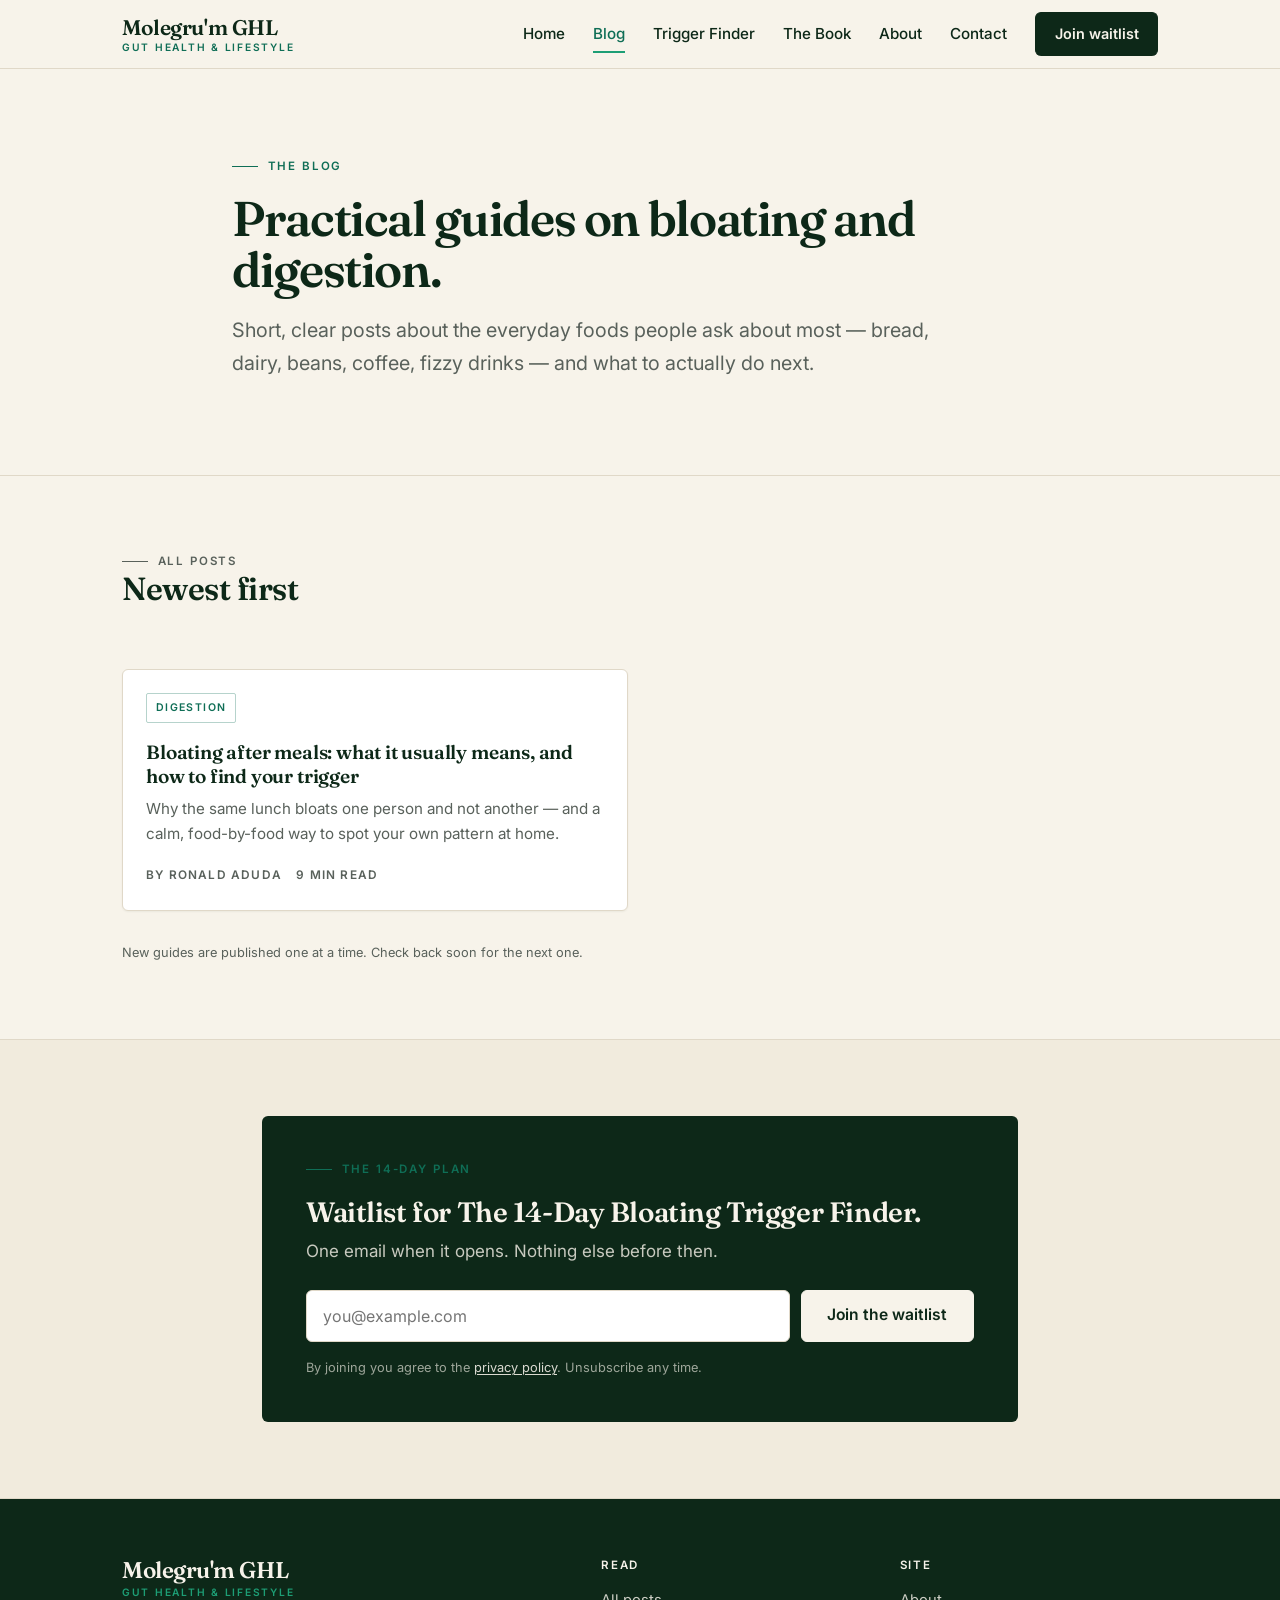
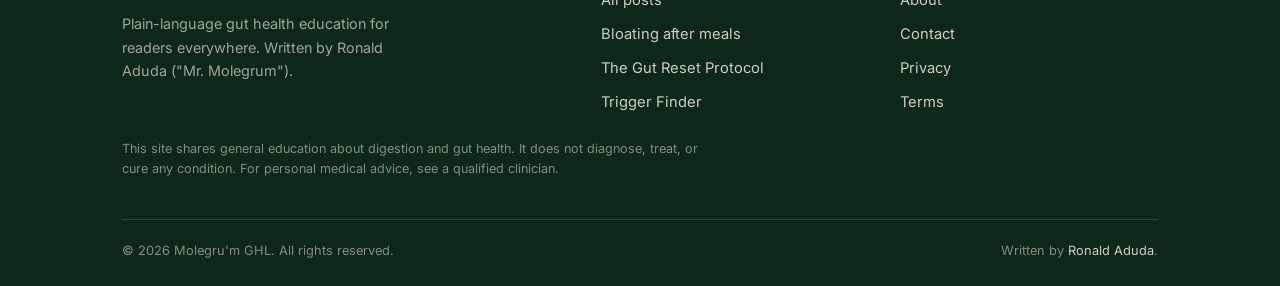
==== blog/index.html @ fac23082 "Create index.html" ====
<!DOCTYPE html>
<html lang="en">
<head>
  <meta charset="utf-8">
  <meta name="viewport" content="width=device-width, initial-scale=1">

  <title>All posts — Molegru'm GHL</title>
  <meta name="description" content="Plain-language gut health guides on bloating, digestion, and common trigger foods like bread, dairy, beans and coffee. Practical, calm, and written for readers everywhere.">
  <link rel="canonical" href="https://molegrumghl.vercel.app/blog/">

  <meta property="og:type" content="website">
  <meta property="og:site_name" content="Molegru'm GHL">
  <meta property="og:title" content="All posts — Molegru'm GHL">
  <meta property="og:description" content="Plain-language gut health guides on bloating, digestion, and common trigger foods.">
  <meta property="og:url" content="https://molegrumghl.vercel.app/blog/">
  <meta property="og:image" content="https://molegrumghl.vercel.app/assets/gut-reset-cover-payhip-kFCK6f4L.jpg">

  <meta name="twitter:card" content="summary_large_image">
  <meta name="twitter:title" content="All posts — Molegru'm GHL">
  <meta name="twitter:description" content="Plain-language gut health guides on bloating, digestion, and common trigger foods.">
  <meta name="twitter:image" content="https://molegrumghl.vercel.app/assets/gut-reset-cover-payhip-kFCK6f4L.jpg">

  <link rel="preconnect" href="https://fonts.googleapis.com">
  <link rel="preconnect" href="https://fonts.gstatic.com" crossorigin>
  <link href="https://fonts.googleapis.com/css2?family=Fraunces:opsz,wght@9..144,400;9..144,600&family=Inter:wght@400;500;600;700&display=swap" rel="stylesheet">

  <link rel="stylesheet" href="/css/style.css">
  <script src="/js/main.js" defer></script>
</head>
<body>

  <a class="skip-link" href="#main">Skip to content</a>

  <header class="site-header">
    <div class="wrap header-inner">
      <a class="brand" href="/">
        <span class="brand__mark">Molegru'm GHL</span>
        <span class="brand__sub">Gut Health &amp; Lifestyle</span>
      </a>

      <button class="nav-toggle" type="button"
              aria-label="Open menu"
              aria-expanded="false"
              aria-controls="site-nav">
        <span class="nav-toggle__bar"></span>
        <span class="nav-toggle__bar"></span>
        <span class="nav-toggle__bar"></span>
      </button>

      <nav id="site-nav" class="site-nav" aria-label="Primary">
        <ul>
          <li><a href="/">Home</a></li>
          <li><a href="/blog/" aria-current="page">Blog</a></li>
          <li><a href="/trigger-finder">Trigger Finder</a></li>
          <li><a href="/book">The Book</a></li>
          <li><a href="/about">About</a></li>
          <li><a href="/contact">Contact</a></li>
          <li><a class="nav-cta" href="/trigger-finder">Join waitlist</a></li>
        </ul>
      </nav>
    </div>
  </header>

  <main id="main">

    <section class="hero">
      <div class="wrap hero__inner">
        <p class="eyebrow">The blog</p>
        <h1>Practical guides on bloating and digestion.</h1>
        <p class="lede">
          Short, clear posts about the everyday foods people ask about most — bread, dairy, beans, coffee, fizzy drinks — and what to actually do next.
        </p>
      </div>
    </section>

    <section class="section">
      <div class="wrap">
        <div class="section-head section-head--row">
          <div>
            <p class="eyebrow">All posts</p>
            <h2>Newest first</h2>
          </div>
        </div>

        <div class="card-grid">

          <article class="post-card">
            <a class="post-card__link" href="/blog/bloating-after-meals">
              <span class="tag">Digestion</span>
              <h3>Bloating after meals: what it usually means, and how to find your trigger</h3>
              <p>Why the same lunch bloats one person and not another — and a calm, food-by-food way to spot your own pattern at home.</p>
              <div class="post-card__meta">
                <span>By Ronald Aduda</span>
                <span>9 min read</span>
              </div>
            </a>
          </article>

          <!-- Add new post cards here. Copy the <article class="post-card"> block above
               and change the href, category tag, title, summary, and read time. -->

        </div>

        <p class="form-note" style="margin-top: 2rem;">New guides are published one at a time. Check back soon for the next one.</p>
      </div>
    </section>

    <section class="section section--alt">
      <div class="wrap wrap--narrow">
        <div class="signup">
          <p class="eyebrow">The 14-day plan</p>
          <h2>Waitlist for The 14-Day Bloating Trigger Finder.</h2>
          <p>One email when it opens. Nothing else before then.</p>

          <!-- REPLACE with MailerLite form action -->
          <form data-signup action="#REPLACE-WITH-MAILERLITE-ACTION" method="post" novalidate>
            <div class="form-row">
              <label class="visually-hidden" for="signup-email-blog">Your email address</label>
              <input class="input" id="signup-email-blog" type="email" name="email"
                     placeholder="you@example.com" required autocomplete="email">
              <button class="btn btn--light" type="submit">Join the waitlist</button>
            </div>
            <p data-signup-status class="form-note" role="status" aria-live="polite"></p>
            <p class="form-note">By joining you agree to the <a href="/privacy" style="color: rgba(247,243,234,.88);">privacy policy</a>. Unsubscribe any time.</p>
          </form>
        </div>
      </div>
    </section>

  </main>

  <footer class="site-footer">
    <div class="wrap">
      <div class="footer-grid">
        <div class="footer-about">
          <a class="brand" href="/">
            <span class="brand__mark">Molegru'm GHL</span>
            <span class="brand__sub">Gut Health &amp; Lifestyle</span>
          </a>
          <p>Plain-language gut health education for readers everywhere. Written by Ronald Aduda ("Mr. Molegrum").</p>
        </div>

        <div>
          <h2>Read</h2>
          <ul>
            <li><a href="/blog/">All posts</a></li>
            <li><a href="/blog/bloating-after-meals">Bloating after meals</a></li>
            <li><a href="/book">The Gut Reset Protocol</a></li>
            <li><a href="/trigger-finder">Trigger Finder</a></li>
          </ul>
        </div>

        <div>
          <h2>Site</h2>
          <ul>
            <li><a href="/about">About</a></li>
            <li><a href="/contact">Contact</a></li>
            <li><a href="/privacy">Privacy</a></li>
            <li><a href="/terms">Terms</a></li>
          </ul>
        </div>
      </div>

      <p class="footer-disclaimer">This site shares general education about digestion and gut health. It does not diagnose, treat, or cure any condition. For personal medical advice, see a qualified clinician.</p>

      <div class="footer-bottom">
        <p>&copy; <span data-year></span> Molegru'm GHL. All rights reserved.</p>
        <p>Written by <a href="/about">Ronald Aduda</a>.</p>
      </div>
    </div>
  </footer>

</body>
</html>
---- css/style.css ----
/* ==========================================================================
   Molegru'm GHL — Gut Health & Lifestyle
   Single shared stylesheet for every page.
   --------------------------------------------------------------------------
   CONTENTS
     1.  Design tokens
     2.  Reset & base
     3.  Typography
     4.  Layout & sections
     5.  Header & navigation
     6.  Buttons
     7.  Hero
     8.  Cards & post lists
     9.  Article layout (blog posts)
    10.  Callouts (e.g. "when to see a doctor")
    11.  Forms & email signup
    12.  Book page
    13.  Lists (steps, inside-list)
    14.  Footer
    15.  Utilities
    16.  Motion & print
   ========================================================================== */


/* ==========================================================================
   1. DESIGN TOKENS
   ========================================================================== */
:root {
  /* Brand colours */
  --forest:      #0D2818;
  --deep:        #0a1a0f;
  --green:       #0F6E56;
  --bright:      #1D9E75;
  --cream:       #F7F3EA;
  --ink:         #1a1f1c;

  /* Supporting tones */
  --cream-2:     #F1EBDD;   /* subtle band / alternate section */
  --paper:       #FFFFFF;
  --line:        #E0D8C8;   /* thin rules and card borders */
  --line-soft:   #ECE5D7;
  --muted:       #59615b;   /* secondary text on cream */

  /* Type */
  --font-serif: "Fraunces", "Iowan Old Style", Georgia, "Times New Roman", serif;
  --font-sans:  "Inter", -apple-system, BlinkMacSystemFont, "Segoe UI", Roboto,
                "Helvetica Neue", Arial, sans-serif;

  /* Measure */
  --wrap:  1100px;   /* outer content width */
  --read:  680px;    /* comfortable reading width */

  /* Shape & depth */
  --radius: 6px;
  --shadow-sm: 0 1px 2px rgba(13, 40, 24, .05);
  --shadow-md: 0 12px 32px rgba(13, 40, 24, .09);
  --ease: cubic-bezier(.22, .61, .36, 1);
}


/* ==========================================================================
   2. RESET & BASE
   ========================================================================== */
*,
*::before,
*::after { box-sizing: border-box; }

html {
  font-size: 100%;
  -webkit-text-size-adjust: 100%;
  scroll-behavior: smooth;
  scroll-padding-top: 90px; /* clears the sticky header on anchor jumps */
}

body {
  margin: 0;
  background: var(--cream);
  color: var(--ink);
  font-family: var(--font-sans);
  font-size: 1.0625rem;      /* 17px */
  line-height: 1.7;
  -webkit-font-smoothing: antialiased;
  -moz-osx-font-smoothing: grayscale;
  text-rendering: optimizeLegibility;
}

img,
svg,
video {
  display: block;
  max-width: 100%;
  height: auto;
}

hr {
  border: 0;
  border-top: 1px solid var(--line);
  margin: 2.5rem 0;
}

::selection {
  background: rgba(29, 158, 117, .22);
  color: var(--forest);
}


/* ==========================================================================
   3. TYPOGRAPHY
   ========================================================================== */
h1, h2, h3, h4 {
  font-family: var(--font-serif);
  font-weight: 600;
  color: var(--forest);
  line-height: 1.15;
  letter-spacing: -.015em;
  margin: 0 0 .6em;
}

h1 {
  font-size: clamp(2rem, 4.6vw, 3.05rem);
  line-height: 1.06;
  letter-spacing: -.028em;
}

h2 { font-size: clamp(1.45rem, 2.8vw, 2rem); }
h3 { font-size: clamp(1.14rem, 2vw, 1.32rem); letter-spacing: -.01em; }
h4 { font-size: 1.05rem; letter-spacing: 0; }

p { margin: 0 0 1.15em; }

a {
  color: var(--green);
  text-decoration: underline;
  text-decoration-thickness: .06em;
  text-underline-offset: .18em;
  transition: color .15s ease;
}
a:hover { color: var(--forest); }

strong { font-weight: 600; }
small { font-size: .875rem; }

blockquote {
  margin: 2rem 0;
  padding: .2rem 0 .2rem 1.4rem;
  border-left: 3px solid var(--bright);
  font-family: var(--font-serif);
  font-size: 1.2rem;
  line-height: 1.5;
  color: var(--forest);
}
blockquote p:last-child { margin-bottom: 0; }

figure { margin: 2rem 0; }
figcaption {
  margin-top: .7rem;
  font-size: .82rem;
  color: var(--muted);
}

/* Visible keyboard focus everywhere */
:focus-visible {
  outline: 3px solid var(--bright);
  outline-offset: 3px;
  border-radius: 2px;
}


/* ==========================================================================
   4. LAYOUT & SECTIONS
   ========================================================================== */
.wrap {
  width: 100%;
  max-width: var(--wrap);
  margin: 0 auto;
  padding: 0 1.25rem;
}
.wrap--narrow { max-width: 820px; }
.wrap--read   { max-width: var(--read); }

@media (min-width: 640px) {
  .wrap { padding: 0 2rem; }
}

.section { padding: clamp(2.75rem, 6vw, 4.75rem) 0; }
.section--tight-top { padding-top: clamp(1.25rem, 3vw, 2rem); }
.section--tight { padding: clamp(1.75rem, 4vw, 3rem) 0; }

.section--alt {
  background: var(--cream-2);
  border-top: 1px solid var(--line);
  border-bottom: 1px solid var(--line);
}

.section--forest {
  background: var(--forest);
  color: rgba(247, 243, 234, .82);
}
.section--forest h1,
.section--forest h2,
.section--forest h3,
.section--forest h4 { color: var(--cream); }
.section--forest a { color: var(--cream); }
.section--forest a:hover { color: #fff; }
.section--forest strong { color: var(--cream); }

/* Section intro block */
.section-head {
  max-width: 62ch;
  margin-bottom: clamp(1.75rem, 4vw, 2.6rem);
}
.section-head p { color: var(--muted); margin-bottom: 0; }
.section--forest .section-head p { color: rgba(247, 243, 234, .75); }

.section-head--row {
  display: flex;
  flex-wrap: wrap;
  align-items: flex-end;
  justify-content: space-between;
  gap: 1rem;
  max-width: none;
}

/* Small uppercase label above headings */
.eyebrow {
  display: flex;
  align-items: center;
  gap: .6rem;
  margin: 0 0 1rem;
  font-family: var(--font-sans);
  font-size: .72rem;
  font-weight: 600;
  letter-spacing: .16em;
  text-transform: uppercase;
  color: var(--green);
}
.eyebrow::before {
  content: "";
  flex: none;
  width: 26px;
  height: 1px;
  background: currentColor;
}
.section--forest .eyebrow { color: var(--bright); }

/* Generic two-column text block */
.split { display: grid; gap: 2rem; }
@media (min-width: 840px) {
  .split {
    grid-template-columns: 1fr 1fr;
    gap: 3.5rem;
    align-items: start;
  }
  .split--wide-left { grid-template-columns: 1.15fr .85fr; }
}

.panel {
  background: var(--paper);
  border: 1px solid var(--line);
  border-radius: var(--radius);
  padding: clamp(1.25rem, 3vw, 1.75rem);
  box-shadow: var(--shadow-sm);
}
.panel > :last-child { margin-bottom: 0; }


/* ==========================================================================
   5. HEADER & NAVIGATION
   ========================================================================== */
.site-header {
  position: sticky;
  top: 0;
  z-index: 50;
  background: rgba(247, 243, 234, .94);
  border-bottom: 1px solid var(--line);
  -webkit-backdrop-filter: saturate(140%) blur(8px);
  backdrop-filter: saturate(140%) blur(8px);
}

.header-inner {
  display: flex;
  align-items: center;
  justify-content: space-between;
  gap: 1rem;
  min-height: 68px;
}

/* Brand lockup */
.brand {
  display: inline-flex;
  flex-direction: column;
  line-height: 1.05;
  text-decoration: none;
  color: var(--forest);
}
.brand:hover { color: var(--forest); }
.brand__mark {
  font-family: var(--font-serif);
  font-size: 1.32rem;
  font-weight: 600;
  letter-spacing: -.02em;
}
.brand__sub {
  margin-top: 4px;
  font-size: .64rem;
  font-weight: 600;
  letter-spacing: .17em;
  text-transform: uppercase;
  color: var(--green);
}

/* Hamburger */
.nav-toggle {
  display: inline-flex;
  flex-direction: column;
  justify-content: center;
  gap: 5px;
  width: 44px;
  height: 44px;
  padding: 0 10px;
  background: transparent;
  border: 1px solid var(--line);
  border-radius: var(--radius);
  cursor: pointer;
  transition: border-color .18s ease;
}
.nav-toggle:hover { border-color: var(--green); }
.nav-toggle__bar {
  display: block;
  width: 100%;
  height: 2px;
  background: var(--forest);
  transition: transform .22s var(--ease), opacity .18s ease;
}
.nav-toggle[aria-expanded="true"] .nav-toggle__bar:nth-child(1) { transform: translateY(7px) rotate(45deg); }
.nav-toggle[aria-expanded="true"] .nav-toggle__bar:nth-child(2) { opacity: 0; }
.nav-toggle[aria-expanded="true"] .nav-toggle__bar:nth-child(3) { transform: translateY(-7px) rotate(-45deg); }

/* Mobile nav panel */
.site-nav {
  display: none;
  position: absolute;
  left: 0;
  right: 0;
  top: 100%;
  max-height: calc(100vh - 68px);
  overflow-y: auto;
  background: var(--cream);
  border-bottom: 1px solid var(--line);
  box-shadow: var(--shadow-md);
  padding: .4rem 0 1.1rem;
}
.site-nav.is-open { display: block; }

.site-nav ul {
  list-style: none;
  margin: 0;
  padding: 0 1.25rem;
  display: flex;
  flex-direction: column;
  gap: .1rem;
}
.site-nav a {
  display: block;
  padding: .78rem 0;
  font-size: 1rem;
  font-weight: 500;
  color: var(--forest);
  text-decoration: none;
  border-bottom: 1px solid var(--line-soft);
}
.site-nav li:last-child a { border-bottom: 0; }
.site-nav a:hover { color: var(--green); }
.site-nav a[aria-current="page"] { color: var(--green); }

.site-nav .nav-cta {
  margin-top: .75rem;
  text-align: center;
  border: 1px solid var(--forest);
  border-radius: var(--radius);
  padding: .8rem 1rem;
  font-weight: 600;
}
.site-nav .nav-cta:hover {
  background: var(--forest);
  color: var(--cream);
}

/* Desktop nav */
@media (min-width: 860px) {
  .nav-toggle { display: none; }

  .site-nav {
    display: block;
    position: static;
    max-height: none;
    overflow: visible;
    background: none;
    border: 0;
    box-shadow: none;
    padding: 0;
    margin-left: auto;
  }

  .site-nav ul {
    flex-direction: row;
    align-items: center;
    gap: 1.75rem;
    padding: 0;
  }

  .site-nav a {
    padding: .35rem 0;
    font-size: .95rem;
    border-bottom: 0;
  }
  .site-nav a[aria-current="page"] {
    box-shadow: inset 0 -2px 0 var(--bright);
  }

  .site-nav .nav-cta {
    margin-top: 0;
    padding: .6rem 1.15rem;
    border-color: var(--forest);
    background: var(--forest);
    color: var(--cream);
    font-size: .9rem;
  }
  .site-nav .nav-cta:hover {
    background: var(--deep);
    color: #fff;
  }
}


/* ==========================================================================
   6. BUTTONS
   ========================================================================== */
.btn {
  display: inline-flex;
  align-items: center;
  justify-content: center;
  gap: .5rem;
  padding: .9rem 1.6rem;
  font-family: var(--font-sans);
  font-size: .98rem;
  font-weight: 600;
  line-height: 1.2;
  text-align: center;
  text-decoration: none;
  border: 1px solid transparent;
  border-radius: var(--radius);
  cursor: pointer;
  transition: background-color .18s ease, color .18s ease,
              border-color .18s ease, transform .18s var(--ease);
}
.btn:active { transform: translateY(1px); }

.btn--primary {
  background: var(--forest);
  border-color: var(--forest);
  color: var(--cream);
}
.btn--primary:hover {
  background: var(--deep);
  border-color: var(--deep);
  color: #fff;
}

.btn--secondary {
  background: transparent;
  border-color: var(--forest);
  color: var(--forest);
}
.btn--secondary:hover {
  background: var(--forest);
  color: var(--cream);
}

.btn--light {
  background: var(--cream);
  border-color: var(--cream);
  color: var(--forest);
}
.btn--light:hover {
  background: #fff;
  border-color: #fff;
  color: var(--deep);
}

.btn--block { width: 100%; }

.btn-row {
  display: flex;
  flex-wrap: wrap;
  gap: .85rem;
  align-items: center;
}


/* ==========================================================================
   7. HERO
   ========================================================================== */
.hero {
  padding: clamp(2.5rem, 7vw, 5.5rem) 0 clamp(2.25rem, 5vw, 4rem);
  border-bottom: 1px solid var(--line);
}
.hero__inner { max-width: 880px; }
.hero h1 { margin-bottom: 1.15rem; }
.hero .lede {
  max-width: 60ch;
  margin: 0 0 2rem;
  font-size: clamp(1.05rem, 1.9vw, 1.24rem);
  line-height: 1.62;
  color: var(--muted);
}

.hero__meta {
  display: flex;
  flex-wrap: wrap;
  gap: .45rem 1.4rem;
  margin: 1.9rem 0 0;
  padding: 0;
  list-style: none;
  font-size: .74rem;
  font-weight: 600;
  letter-spacing: .13em;
  text-transform: uppercase;
  color: var(--muted);
}
.hero__meta li {
  position: relative;
  padding-left: 1.1rem;
}
.hero__meta li::before {
  content: "";
  position: absolute;
  left: 0;
  top: .62em;
  width: 5px;
  height: 5px;
  border-radius: 50%;
  background: var(--bright);
}


/* ==========================================================================
   8. CARDS & POST LISTS
   ========================================================================== */
.card-grid {
  display: grid;
  gap: 1.5rem;
  grid-template-columns: 1fr;
}
@media (min-width: 720px) {
  .card-grid { grid-template-columns: repeat(2, minmax(0, 1fr)); }
}
@media (min-width: 1000px) {
  .card-grid--3 { grid-template-columns: repeat(3, minmax(0, 1fr)); }
}

.post-card {
  background: var(--paper);
  border: 1px solid var(--line);
  border-radius: var(--radius);
  box-shadow: var(--shadow-sm);
  transition: transform .25s var(--ease), box-shadow .25s var(--ease),
              border-color .25s ease;
}
.post-card:hover {
  transform: translateY(-3px);
  box-shadow: var(--shadow-md);
  border-color: #d3c8b2;
}

.post-card__link {
  display: flex;
  flex-direction: column;
  height: 100%;
  padding: 1.45rem 1.45rem 1.55rem;
  text-decoration: none;
  color: inherit;
}
.post-card__link:focus-visible {
  outline: 3px solid var(--bright);
  outline-offset: 3px;
  border-radius: var(--radius);
}

.post-card h2,
.post-card h3 {
  margin: .1rem 0 .55rem;
  font-size: 1.2rem;
  line-height: 1.25;
}
.post-card p {
  margin: 0;
  font-size: .95rem;
  line-height: 1.62;
  color: var(--muted);
}
.post-card__meta {
  display: flex;
  flex-wrap: wrap;
  gap: .3rem .9rem;
  margin-top: auto;
  padding-top: 1.2rem;
  font-size: .74rem;
  font-weight: 600;
  letter-spacing: .1em;
  text-transform: uppercase;
  color: var(--muted);
}

/* Category tag */
.tag {
  display: inline-block;
  align-self: flex-start;
  margin-bottom: 1rem;
  padding: .3rem .55rem;
  font-size: .66rem;
  font-weight: 600;
  letter-spacing: .13em;
  text-transform: uppercase;
  color: var(--green);
  background: transparent;
  border: 1px solid rgba(15, 110, 86, .3);
  border-radius: 2px;
}

/* Text link with arrow (no icons, just a rule) */
.link-arrow {
  display: inline-flex;
  align-items: center;
  gap: .45rem;
  font-weight: 600;
  text-decoration: none;
  border-bottom: 1px solid currentColor;
  padding-bottom: 1px;
}
.link-arrow::after { content: "\2192"; font-size: .95em; }
.link-arrow:hover { color: var(--forest); }


/* ==========================================================================
   9. ARTICLE LAYOUT (blog posts)
   ========================================================================== */
.breadcrumb {
  padding-top: 1.4rem;
  font-size: .8rem;
  color: var(--muted);
}
.breadcrumb ol {
  display: flex;
  flex-wrap: wrap;
  align-items: center;
  gap: .35rem;
  margin: 0;
  padding: 0;
  list-style: none;
}
.breadcrumb li { display: flex; align-items: center; }
.breadcrumb li + li::before {
  content: "/";
  margin-right: .35rem;
  color: var(--line);
}
.breadcrumb a {
  color: var(--muted);
  text-decoration: none;
}
.breadcrumb a:hover { color: var(--green); text-decoration: underline; }
.breadcrumb [aria-current="page"] { color: var(--ink); }

.article-head {
  max-width: var(--read);
  margin: 0 auto;
  padding: clamp(1.25rem, 3.5vw, 2.25rem) 0 clamp(.75rem, 2vw, 1.25rem);
}
.article-head h1 { margin: .55rem 0 1rem; }
.article-head .lede {
  margin: 0 0 1.5rem;
  font-size: 1.11rem;
  line-height: 1.62;
  color: var(--muted);
}

.post-meta {
  display: flex;
  flex-wrap: wrap;
  align-items: center;
  gap: .3rem 0;
  margin: 0;
  padding: 1.1rem 0 0;
  list-style: none;
  border-top: 1px solid var(--line);
  font-size: .82rem;
  color: var(--muted);
}
.post-meta li { display: flex; align-items: center; }
.post-meta li + li::before {
  content: "";
  display: block;
  width: 1px;
  height: 12px;
  margin: 0 .75rem;
  background: var(--line);
}
.post-meta a { color: var(--green); }

.article-body {
  max-width: var(--read);
  margin: 0 auto;
  font-size: 1.15rem;     /* ~18.4px */
  line-height: 1.78;
  color: var(--ink);
}
.article-body > p:first-child {
  font-size: 1.2rem;
  line-height: 1.7;
}
.article-body h2 {
  margin: 2.6rem 0 .85rem;
  font-size: clamp(1.35rem, 2.4vw, 1.6rem);
}
.article-body h3 {
  margin: 2rem 0 .6rem;
  font-size: 1.17rem;
}
.article-body ul,
.article-body ol {
  margin: 0 0 1.35em;
  padding-left: 1.25em;
}
.article-body li { margin-bottom: .5em; }
.article-body li > ul,
.article-body li > ol { margin-top: .5em; }
.article-body strong { font-weight: 600; }
.article-body em { font-style: italic; }
.article-body hr { margin: 2.5rem 0; }

/* Author box at the foot of a post */
.author-box {
  display: flex;
  flex-wrap: wrap;
  gap: 1.1rem;
  align-items: flex-start;
  max-width: var(--read);
  margin: 3rem auto 0;
  padding: 1.4rem 0 0;
  border-top: 1px solid var(--line);
}
.author-box img {
  width: 62px;
  height: 62px;
  border-radius: 50%;
  object-fit: cover;
  border: 1px solid var(--line);
  background: var(--cream-2);
}
.author-box__text { flex: 1 1 260px; }
.author-box__text p { margin: .35rem 0 0; font-size: .93rem; color: var(--muted); }
.author-box__name {
  font-family: var(--font-serif);
  font-size: 1.05rem;
  font-weight: 600;
  color: var(--forest);
  text-decoration: none;
}


/* ==========================================================================
   10. CALLOUTS
   ========================================================================== */
.callout {
  margin: 2.2rem 0;
  padding: 1.3rem 1.4rem;
  background: var(--paper);
  border: 1px solid var(--line);
  border-left: 3px solid var(--green);
  border-radius: 0 var(--radius) var(--radius) 0;
}
.callout > h2,
.callout > h3 {
  margin: 0 0 .7rem;
  font-size: 1.02rem;
  font-family: var(--font-sans);
  font-weight: 600;
  letter-spacing: .02em;
  color: var(--forest);
}
.callout p,
.callout li { font-size: 1rem; line-height: 1.65; }
.callout ul { margin-bottom: 0; }
.callout > :last-child { margin-bottom: 0; }

.callout--doctor { border-left-color: #b4552f; }
.callout--note   { border-left-color: var(--bright); background: #FBF8F1; }


/* ==========================================================================
   11. FORMS & EMAIL SIGNUP
   ========================================================================== */
.signup {
  padding: clamp(1.6rem, 4vw, 2.75rem);
  background: var(--forest);
  color: rgba(247, 243, 234, .8);
  border-radius: var(--radius);
}
.signup h2 {
  margin-bottom: .55rem;
  color: var(--cream);
  font-size: clamp(1.35rem, 2.4vw, 1.75rem);
}
.signup p { max-width: 54ch; }
.signup form { margin-top: 1.5rem; }
.signup .form-note { color: rgba(247, 243, 234, .62); }
.signup .form-note a { color: rgba(247, 243, 234, .88); }

/* Form rows */
.form-row {
  display: flex;
  flex-direction: column;
  gap: .7rem;
}
@media (min-width: 620px) {
  .form-row { flex-direction: row; align-items: stretch; }
  .form-row input { flex: 1 1 auto; }
  .form-row .btn { flex: 0 0 auto; }
}

.form-note {
  margin: 1rem 0 0;
  font-size: .8rem;
  line-height: 1.55;
  color: var(--muted);
}

/* Inputs */
.input,
input[type="text"],
input[type="email"],
input[type="search"],
textarea {
  width: 100%;
  padding: .88rem 1rem;
  font-family: var(--font-sans);
  font-size: 1rem;
  line-height: 1.4;
  color: var(--ink);
  background: #fff;
  border: 1px solid var(--line);
  border-radius: var(--radius);
  transition: border-color .15s ease, box-shadow .15s ease;
}

:where(.input, input, textarea):focus {
  outline: none;
  border-color: var(--green);
  box-shadow: 0 0 0 3px rgba(29, 158, 117, .28);
}

textarea {
  min-height: 170px;
  resize: vertical;
}

.field { margin-bottom: 1.15rem; }
.field label {
  display: block;
  margin-bottom: .4rem;
  font-size: .88rem;
  font-weight: 600;
  color: var(--forest);
}
.field .hint {
  display: block;
  margin-top: .35rem;
  font-size: .8rem;
  color: var(--muted);
}


/* ==========================================================================
   12. BOOK PAGE
   ========================================================================== */
.book-grid { display: grid; gap: 2.25rem; }
@media (min-width: 820px) {
  .book-grid {
    grid-template-columns: minmax(0, 300px) minmax(0, 1fr);
    gap: 3.5rem;
    align-items: start;
  }
}

.book-cover {
  width: 100%;
  max-width: 300px;
  border-radius: 4px;
  border: 1px solid rgba(13, 40, 24, .1);
  box-shadow: 0 18px 40px rgba(13, 40, 24, .18);
  background: var(--cream-2);
}

.book-facts {
  display: grid;
  gap: 0;
  margin: 1.75rem 0 2rem;
  padding: 0;
  list-style: none;
  border-top: 1px solid var(--line);
}
.book-facts li {
  padding: .85rem 0;
  border-bottom: 1px solid var(--line);
  font-size: .95rem;
  color: var(--muted);
}
.book-facts strong {
  display: block;
  font-family: var(--font-serif);
  font-size: 1.02rem;
  color: var(--forest);
  letter-spacing: -.005em;
}

/* Promo code chip */
.code {
  display: inline-block;
  padding: .45rem .75rem;
  font-family: ui-monospace, SFMono-Regular, Menlo, Consolas, monospace;
  font-size: .95rem;
  font-weight: 600;
  letter-spacing: .08em;
  color: var(--forest);
  background: var(--cream-2);
  border: 1px dashed var(--green);
  border-radius: 4px;
}

.phase-list {
  display: grid;
  gap: 1.25rem;
  margin: 2rem 0 0;
  padding: 0;
  list-style: none;
  counter-reset: phase;
}
.phase-list li {
  counter-increment: phase;
  position: relative;
  padding-left: 3.2rem;
}
.phase-list li::before {
  content: counter(phase);
  position: absolute;
  left: 0;
  top: .05rem;
  width: 2.1rem;
  height: 2.1rem;
  display: grid;
  place-items: center;
  font-size: .85rem;
  font-weight: 600;
  color: var(--green);
  border: 1px solid rgba(15, 110, 86, .35);
  border-radius: 50%;
}
.phase-list h3 { margin: 0 0 .3rem; font-size: 1.08rem; }
.phase-list p { margin: 0; font-size: .96rem; color: var(--muted); }


/* ==========================================================================
   13. LISTS (steps, what's inside)
   ========================================================================== */
.inside-list {
  margin: 2rem 0 0;
  padding: 0;
  list-style: none;
  border-top: 1px solid var(--line);
}
.inside-list li {
  display: grid;
  gap: .3rem;
  padding: 1.2rem 0;
  border-bottom: 1px solid var(--line);
}
.inside-list strong {
  font-family: var(--font-serif);
  font-size: 1.1rem;
  font-weight: 600;
  color: var(--forest);
  letter-spacing: -.01em;
}
.inside-list span {
  font-size: .96rem;
  line-height: 1.65;
  color: var(--muted);
}

.steps {
  display: grid;
  gap: 1.35rem;
  margin: 2rem 0 0;
  padding: 0;
  list-style: none;
  counter-reset: step;
}
.steps li {
  counter-increment: step;
  position: relative;
  padding-left: 3rem;
}
.steps li::before {
  content: counter(step);
  position: absolute;
  left: 0;
  top: .05rem;
  width: 2rem;
  height: 2rem;
  display: grid;
  place-items: center;
  font-size: .82rem;
  font-weight: 600;
  color: var(--green);
  border: 1px solid rgba(15, 110, 86, .35);
  border-radius: 50%;
}
.steps h3 { margin: 0 0 .3rem; font-size: 1.06rem; }
.steps p { margin: 0; font-size: .96rem; color: var(--muted); }


/* ==========================================================================
   14. FOOTER
   ========================================================================== */
.site-footer {
  margin-top: 0;
  padding: clamp(2.5rem, 6vw, 3.75rem) 0 1.5rem;
  background: var(--forest);
  color: rgba(247, 243, 234, .72);
  font-size: .92rem;
}
.site-footer a {
  color: rgba(247, 243, 234, .82);
  text-decoration: none;
}
.site-footer a:hover {
  color: #fff;
  text-decoration: underline;
  text-underline-offset: .2em;
}
.site-footer h2,
.site-footer h3 {
  margin: 0 0 1rem;
  font-family: var(--font-sans);
  font-size: .72rem;
  font-weight: 600;
  letter-spacing: .15em;
  text-transform: uppercase;
  color: var(--cream);
}
.site-footer .brand__mark { color: var(--cream); font-size: 1.42rem; }
.site-footer .brand__sub { color: var(--bright); }

.footer-grid { display: grid; gap: 2.25rem; }
@media (min-width: 720px) {
  .footer-grid { grid-template-columns: 1.7fr 1fr 1fr; gap: 2.5rem; }
}

.footer-about p {
  max-width: 34ch;
  margin: .9rem 0 0;
  font-size: .9rem;
  line-height: 1.65;
  color: rgba(247, 243, 234, .62);
}

.site-footer ul {
  margin: 0;
  padding: 0;
  list-style: none;
  display: grid;
  gap: .55rem;
}

.footer-bottom {
  display: flex;
  flex-wrap: wrap;
  justify-content: space-between;
  gap: .6rem 1.5rem;
  margin-top: 2.5rem;
  padding-top: 1.25rem;
  border-top: 1px solid rgba(247, 243, 234, .14);
  font-size: .8rem;
  color: rgba(247, 243, 234, .5);
}
.footer-bottom p { margin: 0; }

.footer-disclaimer {
  max-width: 72ch;
  margin: 1.5rem 0 0;
  font-size: .79rem;
  line-height: 1.6;
  color: rgba(247, 243, 234, .5);
}


/* ==========================================================================
   15. UTILITIES
   ========================================================================== */
.visually-hidden {
  position: absolute !important;
  width: 1px;
  height: 1px;
  margin: -1px;
  padding: 0;
  overflow: hidden;
  clip: rect(0 0 0 0);
  clip-path: inset(50%);
  white-space: nowrap;
  border: 0;
}

.skip-link {
  position: absolute;
  left: -9999px;
  top: 0;
  z-index: 100;
  padding: .8rem 1.1rem;
  background: var(--forest);
  color: var(--cream);
  font-weight: 600;
  text-decoration: none;
  border-radius: 0 0 var(--radius) 0;
}
.skip-link:focus {
  left: 0;
  color: var(--cream);
  outline: 3px solid var(--bright);
  outline-offset: -3px;
}

.center { text-align: center; }
.center > * { margin-left: auto; margin-right: auto; }
.mt-0 { margin-top: 0; }
.mb-0 { margin-bottom: 0; }

/* Simple inline quote / pull line */
.pull {
  margin: 2.2rem 0;
  padding: 0 0 0 1.25rem;
  border-left: 2px solid var(--bright);
  font-family: var(--font-serif);
  font-size: 1.22rem;
  line-height: 1.5;
  color: var(--forest);
}

/* Error page */
.error-page {
  display: grid;
  place-items: center;
  min-height: 60vh;
  padding: 3rem 0;
  text-align: center;
}
.error-page h1 { font-size: clamp(2.4rem, 8vw, 4rem); margin-bottom: .5rem; }
.error-page p { max-width: 46ch; color: var(--muted); }


/* ==========================================================================
   16. MOTION & PRINT
   ========================================================================== */
@media (prefers-reduced-motion: reduce) {
  html { scroll-behavior: auto; }
  *,
  *::before,
  *::after {
    animation-duration: .001ms !important;
    animation-iteration-count: 1 !important;
    transition-duration: .001ms !important;
  }
}

@media print {
  .site-header,
  .site-footer,
  .signup,
  .btn { display: none !important; }
  body { background: #fff; color: #000; font-size: 11.5pt; }
  .article-body { max-width: none; }
  a { color: #000; text-decoration: underline; }
}
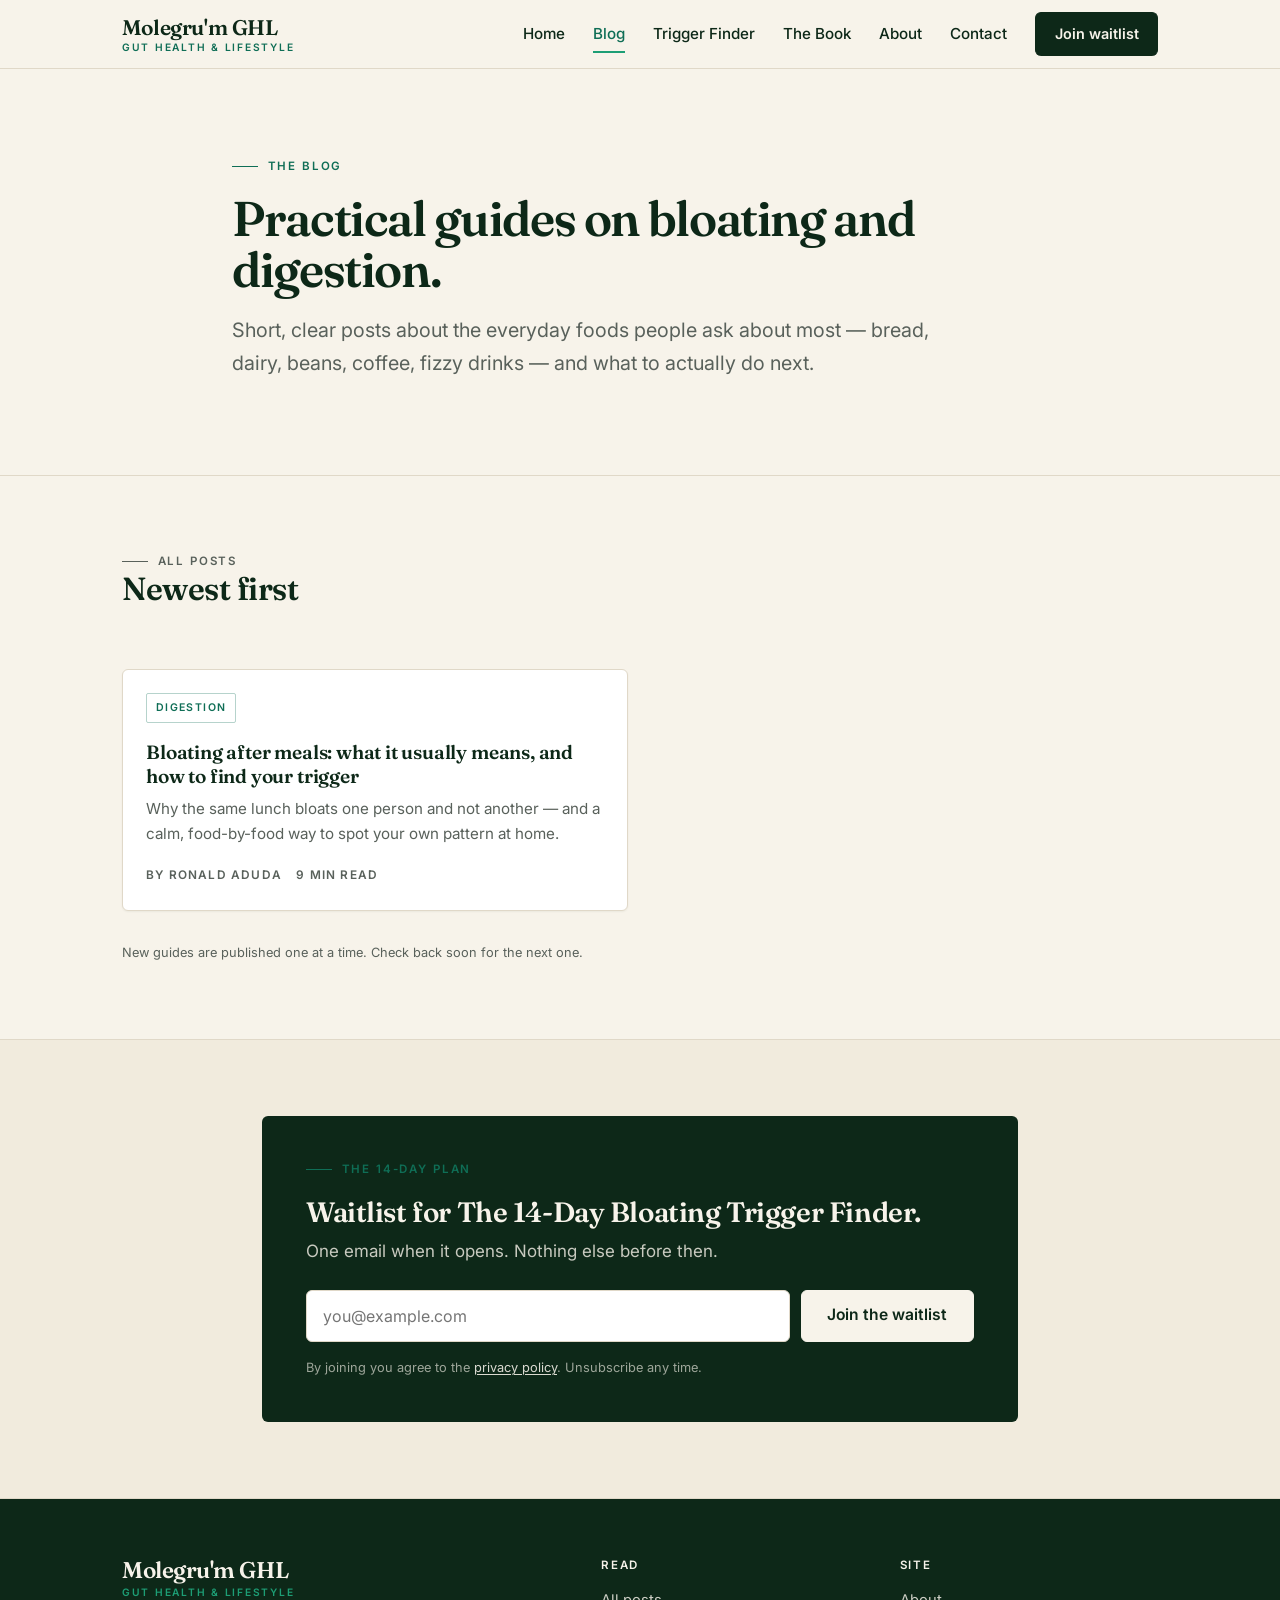
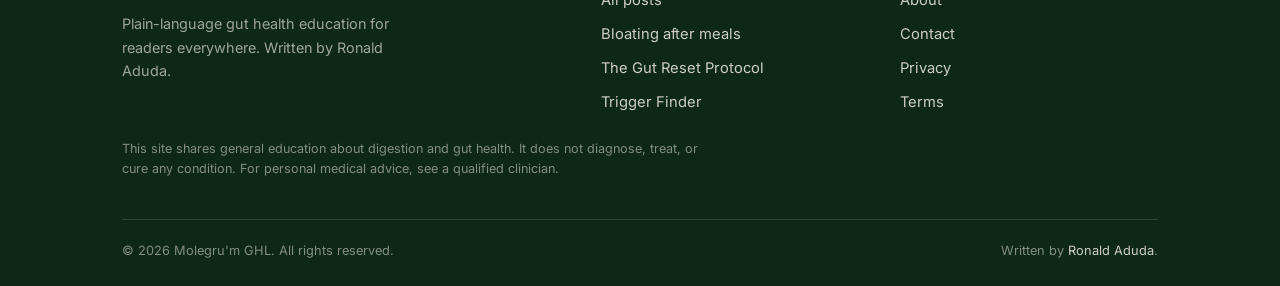
==== commit ef41dc57: "Update index.html" ====
--- a/blog/index.html
+++ b/blog/index.html
@@ -137,7 +137,7 @@
             <span class="brand__mark">Molegru'm GHL</span>
             <span class="brand__sub">Gut Health &amp; Lifestyle</span>
           </a>
-          <p>Plain-language gut health education for readers everywhere. Written by Ronald Aduda ("Mr. Molegrum").</p>
+          <p>Plain-language gut health education for readers everywhere. Written by Ronald Aduda.</p>
         </div>
 
         <div>
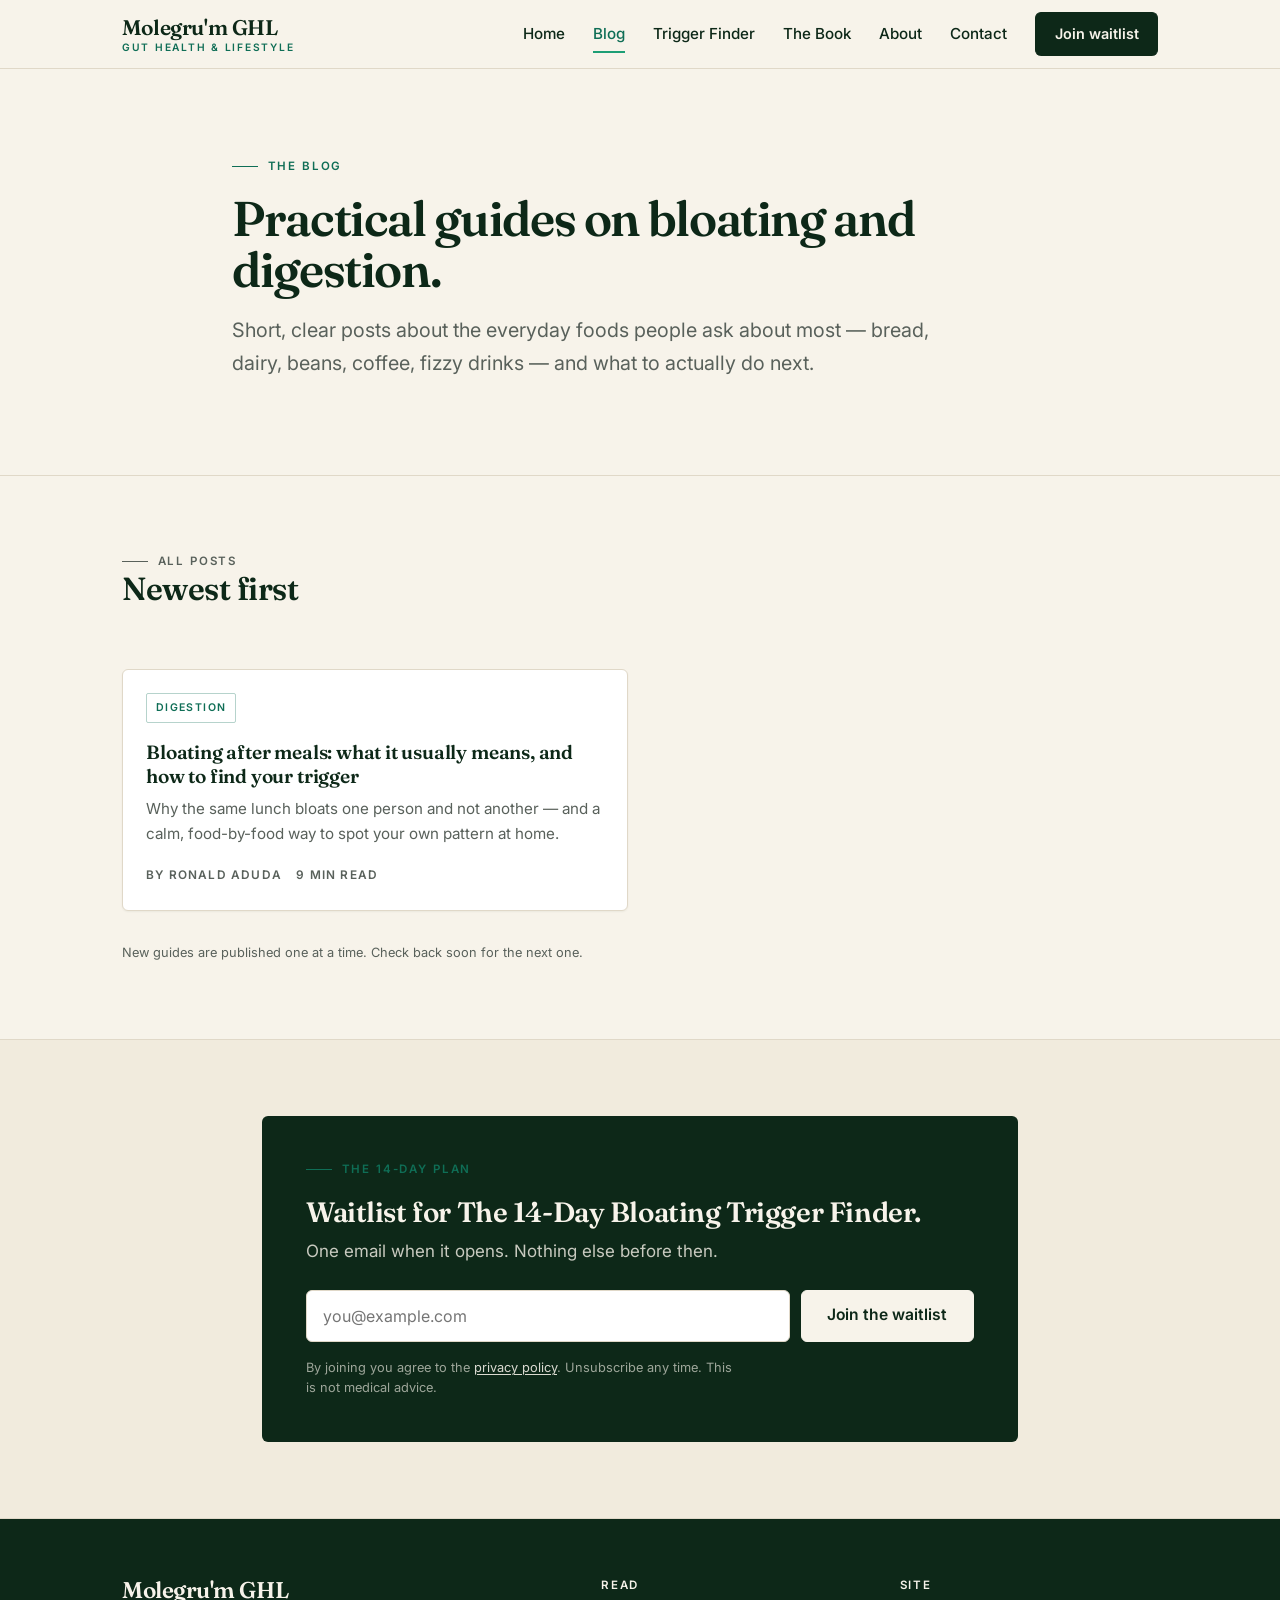
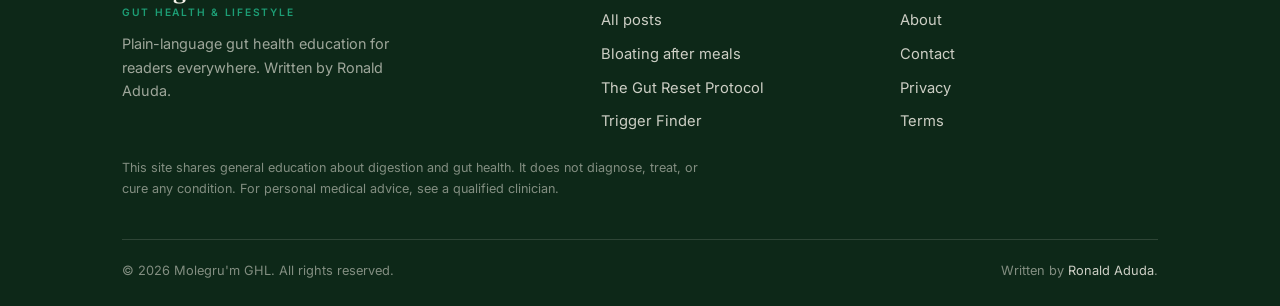
==== commit 2e1362d3: "Update index.html" ====
--- a/blog/index.html
+++ b/blog/index.html
@@ -113,20 +113,23 @@
           <p>One email when it opens. Nothing else before then.</p>
 
           <!-- REPLACE with MailerLite form action -->
-          <form data-signup action="#REPLACE-WITH-MAILERLITE-ACTION" method="post" novalidate>
-            <div class="form-row">
-              <label class="visually-hidden" for="signup-email-blog">Your email address</label>
-              <input class="input" id="signup-email-blog" type="email" name="email"
-                     placeholder="you@example.com" required autocomplete="email">
-              <button class="btn btn--light" type="submit">Join the waitlist</button>
-            </div>
-            <p data-signup-status class="form-note" role="status" aria-live="polite"></p>
-            <p class="form-note">By joining you agree to the <a href="/privacy" style="color: rgba(247,243,234,.88);">privacy policy</a>. Unsubscribe any time.</p>
-          </form>
-        </div>
-      </div>
-    </section>
-
+          <form data-signup action="https://assets.mailerlite.com/jsonp/2733832/forms/202044902435980882/subscribe" method="post" novalidate>            
+  <div class="form-row">
+    <label class="visually-hidden" for="signup-email-trigger">Your email address</label>
+    
+    <!-- Changed name="email" to name="fields[email]" -->
+    <input class="input" id="signup-email-trigger" type="email" name="fields[email]"
+           placeholder="you@example.com" required autocomplete="email">
+           
+    <!-- Added these two hidden inputs -->
+    <input type="hidden" name="ml-submit" value="1">
+    <input type="hidden" name="anticsrf" value="true">
+    
+    <button class="btn btn--light" type="submit">Join the waitlist</button>
+  </div>
+  <p data-signup-status class="form-note" role="status" aria-live="polite"></p>
+  <p class="form-note">By joining you agree to the <a href="/privacy">privacy policy</a>. Unsubscribe any time. This is not medical advice.</p>
+</form>
   </main>
 
   <footer class="site-footer">
